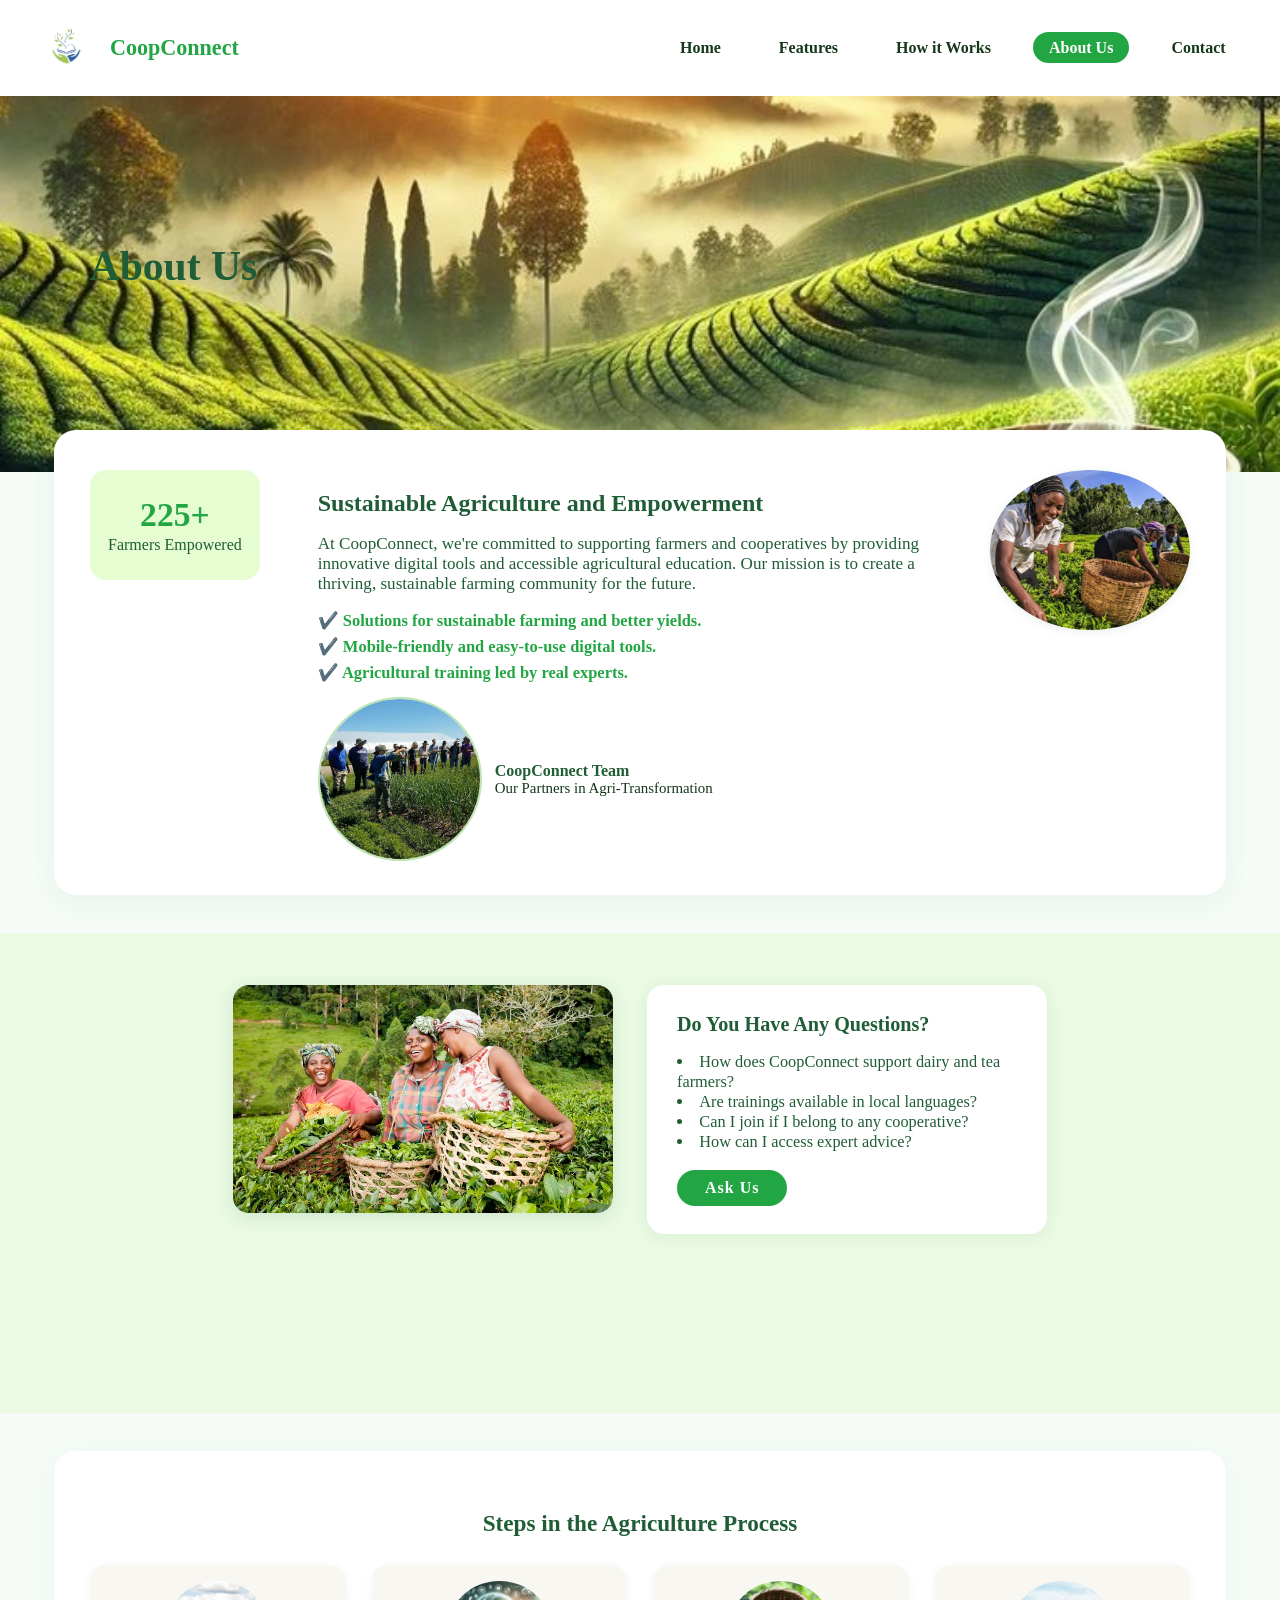
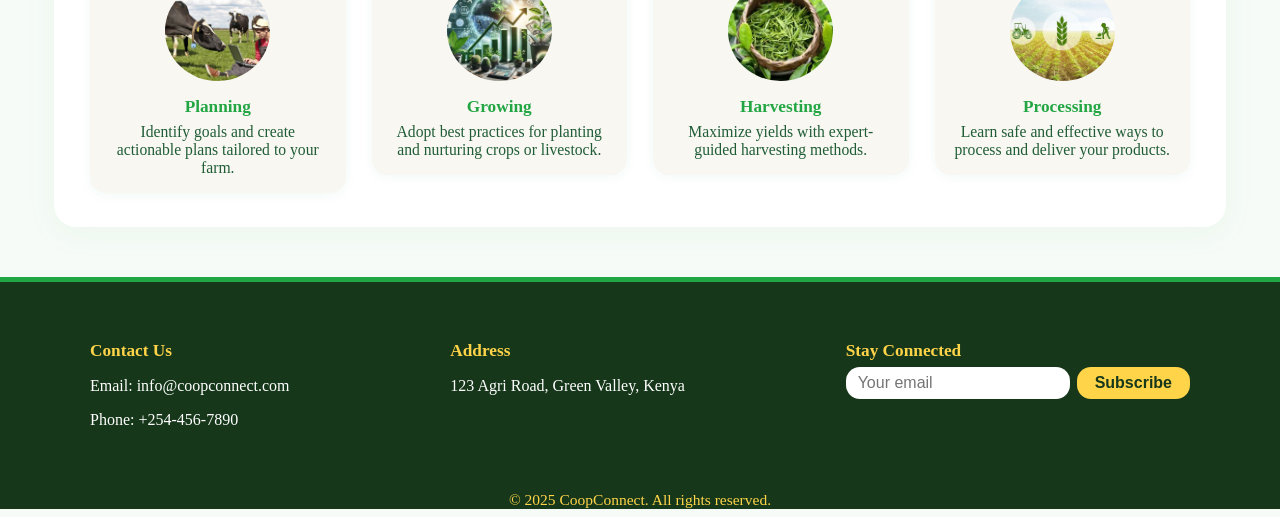
==== about-us.html @ 419e32fc "created how-it-works page and about-us page" ====
<!DOCTYPE html>
<html lang="en">
<head>
  <meta charset="UTF-8">
  <meta name="viewport" content="width=device-width,initial-scale=1.0">
  <title>CoopConnect | About Us</title>
  <link rel="stylesheet" href="about-us.css">
  <link rel="icon" href="logo.png">
</head>
<body>
  <header>
    <nav class="navbar">
      <div class="logo">
        <img src="images/Logo.png" alt="CoopConnect Logo">
        <span>CoopConnect</span>
      </div>
      <ul class="nav-links">
        <li><a href="index.html">Home</a></li>
        <li><a href="features.html">Features</a></li>
        <li><a href="how-it-works.html">How it Works</a></li>
        <li><a href="about.html" class="active">About Us</a></li>
        <li><a href="contact.html">Contact</a></li>
      </ul>
    </nav>
    <div class="about-hero">
      <h1>About Us</h1>
    </div>
  </header>

  
  <section class="about-mission">
    <div class="about-mission-content">
      <div class="about-mission-stats">
        <div class="stat-number">225+</div>
        <div class="stat-label">Farmers Empowered</div>
      </div>
      <div class="mission-main">
        <h2>Sustainable Agriculture and Empowerment</h2>
        <p>
          At CoopConnect, we're committed to supporting farmers and cooperatives by providing innovative digital tools and accessible agricultural education. Our mission is to create a thriving, sustainable farming community for the future.
        </p>
        <ul class="mission-list">
          <li>✔️ Solutions for sustainable farming and better yields.</li>
          <li>✔️ Mobile-friendly and easy-to-use digital tools.</li>
          <li>✔️ Agricultural training led by real experts.</li>
        </ul>
        <div class="mission-author">
          <img src="images/training.jpg" alt="Team member" class="author-img">
          <div>
            <div class="author-name">CoopConnect Team</div>
            <div class="author-role">Our Partners in Agri-Transformation</div>
          </div>
        </div>
      </div>
      <div class="about-mission-img">
        <img src="images/empower.jpg" alt="Sustainable farming lab">
      </div>
    </div>
  </section>

  
  <section class="about-faq">
    <div class="faq-img-wrap">
      <img src="images/happyfed.jpg" alt="Happy farmer with harvest">
    </div>
    <div class="faq-box">
      <h3>Do You Have Any Questions?</h3>
      <ul>
        <li>How does CoopConnect support dairy and tea farmers?</li>
        <li>Are trainings available in local languages?</li>
        <li>Can I join if I belong to any cooperative?</li>
        <li>How can I access expert advice?</li>
      </ul>
      <a class="faq-btn" href="contact.html">Ask Us</a>
    </div>
  </section>

  <section class="about-steps">
    <h2>Steps in the Agriculture Process</h2>
    <div class="steps-list">
      <div class="step">
        <img src="images/planninge.jpg" alt="Planning">
        <div class="step-title">Planning</div>
        <div class="step-desc">Identify goals and create actionable plans tailored to your farm.</div>
      </div>
      <div class="step">
        <img src="images/growf.jpg" alt="Growing">
        <div class="step-title">Growing</div>
        <div class="step-desc">Adopt best practices for planting and nurturing crops or livestock.</div>
      </div>
      <div class="step">
        <img src="images/harvest9.jpg" alt="Harvesting">
        <div class="step-title">Harvesting</div>
        <div class="step-desc">Maximize yields with expert-guided harvesting methods.</div>
      </div>
      <div class="step">
        <img src="images/proccessing32.jpg" alt="Processing">
        <div class="step-title">Processing</div>
        <div class="step-desc">Learn safe and effective ways to process and deliver your products.</div>
      </div>
    </div>
  </section>


  <footer>
    <div class="footer-main">
      <div class="footer-contact">
        <h4>Contact Us</h4>
        <p>Email: info@coopconnect.com</p>
        <p>Phone: +254-456-7890</p>
      </div>
      <div class="footer-address">
        <h4>Address</h4>
        <p>123 Agri Road, Green Valley, Kenya</p>
      </div>
      <div class="footer-subscribe">
        <h4>Stay Connected</h4>
        <form>
          <input type="email" placeholder="Your email">
          <button type="submit">Subscribe</button>
        </form>
      </div>
    </div>
    <div class="footer-bottom">
      &copy; 2025 CoopConnect. All rights reserved.
    </div>
  </footer>
</body>
</html>
---- about-us.css ----
body {
    font-family: poppins;
    margin: 0;
    background: #f6fbf7;
    color: #16371a;
  }
  
  .navbar {
    background: #fff;
    padding: 18px 3vw;
    display: flex;
    align-items: center;
    justify-content: space-between;
    box-shadow: 0 2px 8px rgba(32,93,54,0.09);
  }
  
  .logo {
    display: flex;
    align-items: center;
    gap: 8px;
    font-size: 1.38rem;
    font-weight: 700;
    color: #22a643;
  }
  .logo img {
    height: 60px;
    margin-right: 8px;
  }
  
  .nav-links {
    display: flex;
    gap: 26px;
    list-style: none;
    margin: 0;
    padding: 0;
  }
  .nav-links a {
    color: #16371a;
    text-decoration: none;
    font-weight: 600;
    padding: 7px 16px;
    border-radius: 20px;
    transition: background 0.2s, color 0.2s;
  }
  .nav-links a.active,
  .nav-links a:hover {
    background: #22a643;
    color: #fff;
  }
  
  .about-hero {
    background: linear-gradient(120deg, #eafae3 60%, #bde5b1 100%);
    background-image: url('images/tea.jpg');
    background-size: cover;
    background-position: center;
    padding: 48px 0 28px 0;
    text-align: left;
    padding-left: 7vw;
    height: 300px;
  }
  .about-hero h1 {
    font-size: 2.6rem;
    color: #205d36;
    font-weight: 900;
    margin: 0;
    text-shadow: 0 1px 8px rgba(32,93,54,0.08);
    margin-top: 98px;
  }
  
  .about-mission {
    background: #fff;
    border-radius: 22px;
    margin: -42px auto 0 auto;
    max-width: 1100px;
    box-shadow: 0 6px 32px rgba(63,164,80,0.09);
    padding: 40px 36px 34px 36px;
    position: relative;
    
    z-index: 10;
    img{
        height: 160px;
        width: 160px;
    }
  }
  .about-mission-content {
    display: flex;
    align-items: flex-start;
    gap: 40px;
  }
  .about-mission-stats {
    background: #e6fdd2;
    border-radius: 16px;
    padding: 26px 18px;
    text-align: center;
    min-width: 110px;
    margin-right: 18px;
  }
  .stat-number {
    font-size: 2.1rem;
    color: #22a643;
    font-weight: bold;
  }
  .stat-label {
    font-size: 1rem;
    color: #205d36;
    margin-top: 2px;
  }
  .mission-main {
    flex: 1;
  }
  .mission-main h2 {
    color: #205d36;
    font-size: 1.5rem;
    font-weight: 900;
    margin-bottom: 12px;
  }
  .mission-main p {
    font-size: 1.07rem;
    color: #205d36;
  }
  .mission-list {
    margin: 14px 0 14px 0;
    padding-left: 0;
    list-style: none;
  }
  .mission-list li {
    font-size: 1.03rem;
    color: #22a643;
    margin-bottom: 6px;
    font-weight: 600;
  }
  .mission-author {
    display: flex;
    align-items: center;
    gap: 13px;
    margin-top: 13px;
  }
  .author-img {
    width: 46px;
    height: 46px;
    border-radius: 50%;
    object-fit: cover;
    border: 2px solid #bde5b1;
    background: #eafae3;
  }
  .author-name {
    font-weight: 700;
    color: #205d36;
  }
  .author-role {
    font-size: 0.93rem;
    color: #16371a;
  }
  .about-mission-img {
    min-width: 150px;
    max-width: 200px;
  }
  .about-mission-img img {
    width: 100%;
    border-radius: 50%;
    object-fit: cover;
    box-shadow: 0 2px 10px rgba(32,93,54,0.09);
  }
  
  .about-faq {
    display: flex;
    align-items: flex-start;
    justify-content: center;
    gap: 34px;
    background: #eafae3;
    padding: 52px 0 38px 0;
    margin-top: 38px;
  }
  .faq-img-wrap {
    min-width: 280px;
    max-width: 380px;
    height: 390px;
  }
  .faq-img-wrap img {
    width: 100%;
    border-radius: 16px;
    object-fit: cover;
    box-shadow: 0 4px 18px rgba(32,93,54,0.13);
  }
  .faq-box {
    background: #fff;
    border-radius: 17px;
    box-shadow: 0 2px 16px rgba(32,93,54,0.08);
    padding: 28px 30px;
    max-width: 340px;
  }
  .faq-box h3 {
    margin-top: 0;
    margin-bottom: 14px;
    color: #205d36;
    font-weight: 900;
    font-size: 1.26rem;
  }
  .faq-box ul {
    list-style: disc inside;
    margin-bottom: 18px;
    color: #205d36;
    font-size: 1.02rem;
    padding-left: 0;
  }
  .faq-btn {
    background: #22a643;
    color: #fff;
    text-decoration: none;
    padding: 9px 28px;
    border-radius: 22px;
    font-weight: bold;
    font-size: 1rem;
    letter-spacing: 1px;
    
    display: inline-block;
  }
  .faq-btn:hover {
    background: #205d36;
  }
  
  .about-steps {
    background: #fff;
    border-radius: 22px;
    margin: 38px auto 0 auto;
    max-width: 1100px;
    box-shadow: 0 6px 32px rgba(63,164,80,0.06);
    padding: 40px 36px 34px 36px;
    position: relative;
    z-index: 10;
  }
  .about-steps h2 {
    text-align: center;
    color: #205d36;
    font-size: 1.45rem;
    font-weight: 900;
    margin-bottom: 28px;
  }
  .steps-list {
    display: flex;
    align-items: flex-start;
    justify-content: center;
    gap: 26px;
    flex-wrap: wrap;
  }
  .step {
    background: #f8f7f2;
    border-radius: 16px;
    box-shadow: 0 2px 12px rgba(0,152,95,0.06);
    padding: 16px 18px;
    text-align: center;
    min-width: 170px;
    max-width: 220px;
    flex: 1 1 180px;
  }
  .step img {
    width: 100%;
    max-width: 105px;
    height: 100px;
    border-radius: 50%;
    object-fit: cover;
    margin-bottom: 12px;
  }
  .step-title {
    font-weight: 900;
    color: #22a643;
    font-size: 1.08rem;
    margin-bottom: 6px;
  }
  .step-desc {
    font-size: 0.98rem;
    color: #205d36;
  }
  
  footer {
    background: #16371a;
    color: #fff;
    padding: 36px 0 0 0;
    margin-top: 50px;
    font-size: 1rem;
    border-top: 5px solid #22a643;
  }
  .footer-main {
    max-width: 1100px;
    margin: 0 auto;
    padding: 0 16px 16px 16px;
    display: flex;
    flex-wrap: wrap;
    gap: 50px;
    justify-content: space-between;
  }
  .footer-main h4 {
    margin-bottom: 6px;
    color: #ffd449;
    font-size: 1.08rem;
  }
  .footer-contact,
  .footer-address,
  .footer-subscribe {
    min-width: 180px;
    margin-bottom: 18px;
  }
  .footer-subscribe form {
    display: flex;
    gap: 7px;
  }
  .footer-subscribe input[type="email"] {
    padding: 7px 12px;
    border-radius: 14px;
    border: none;
    font-size: 1rem;
  }
  .footer-subscribe button {
    background: #ffd449;
    color: #16371a;
    border: none;
    font-weight: 700;
    padding: 7px 18px;
    border-radius: 14px;
    font-size: 1rem;
    cursor: pointer;
    
  }
  .footer-subscribe button:hover {
    background: #22a643;
    color: #fff;
  }
  .footer-bottom {
    text-align: center;
    font-size: 0.97rem;
    color: #ffd449;
    margin-bottom: 8px;
    margin-top: 4px;
    background: transparent;
    padding: 8px 0 0 0;
  }
  
  @media (max-width: 900px) {
    .about-mission-content, .about-faq, .steps-list, .footer-main {
      flex-direction: column;
      align-items: center;
      gap: 18px;
    }
    .about-hero {
      padding-left: 3vw;
    }
    .about-mission-img, .about-mission-stats, .faq-img-wrap {
      margin: 0 auto;
    }
    .about-mission, .about-steps {
      padding: 22px 7vw 22px 7vw;
    }
  }
  
  @media (max-width: 600px) {
    .navbar {
      padding: 12px 4vw;
      flex-direction: column;
      gap: 7px;
    }
    .about-hero {
      padding: 28px 0 12px 4vw;
    }
    .about-hero h1 {
      font-size: 1.5rem;
    }
    .about-mission, .about-steps {
      padding: 1.1rem 0.5rem 1.1rem 0.5rem;
      border-radius: 10px;
    }
    .about-faq {
      padding: 15px 0 15px 0;
    }
    .footer-main {
      gap: 22px;
      padding: 0 4px 12px 4px;
    }
  }
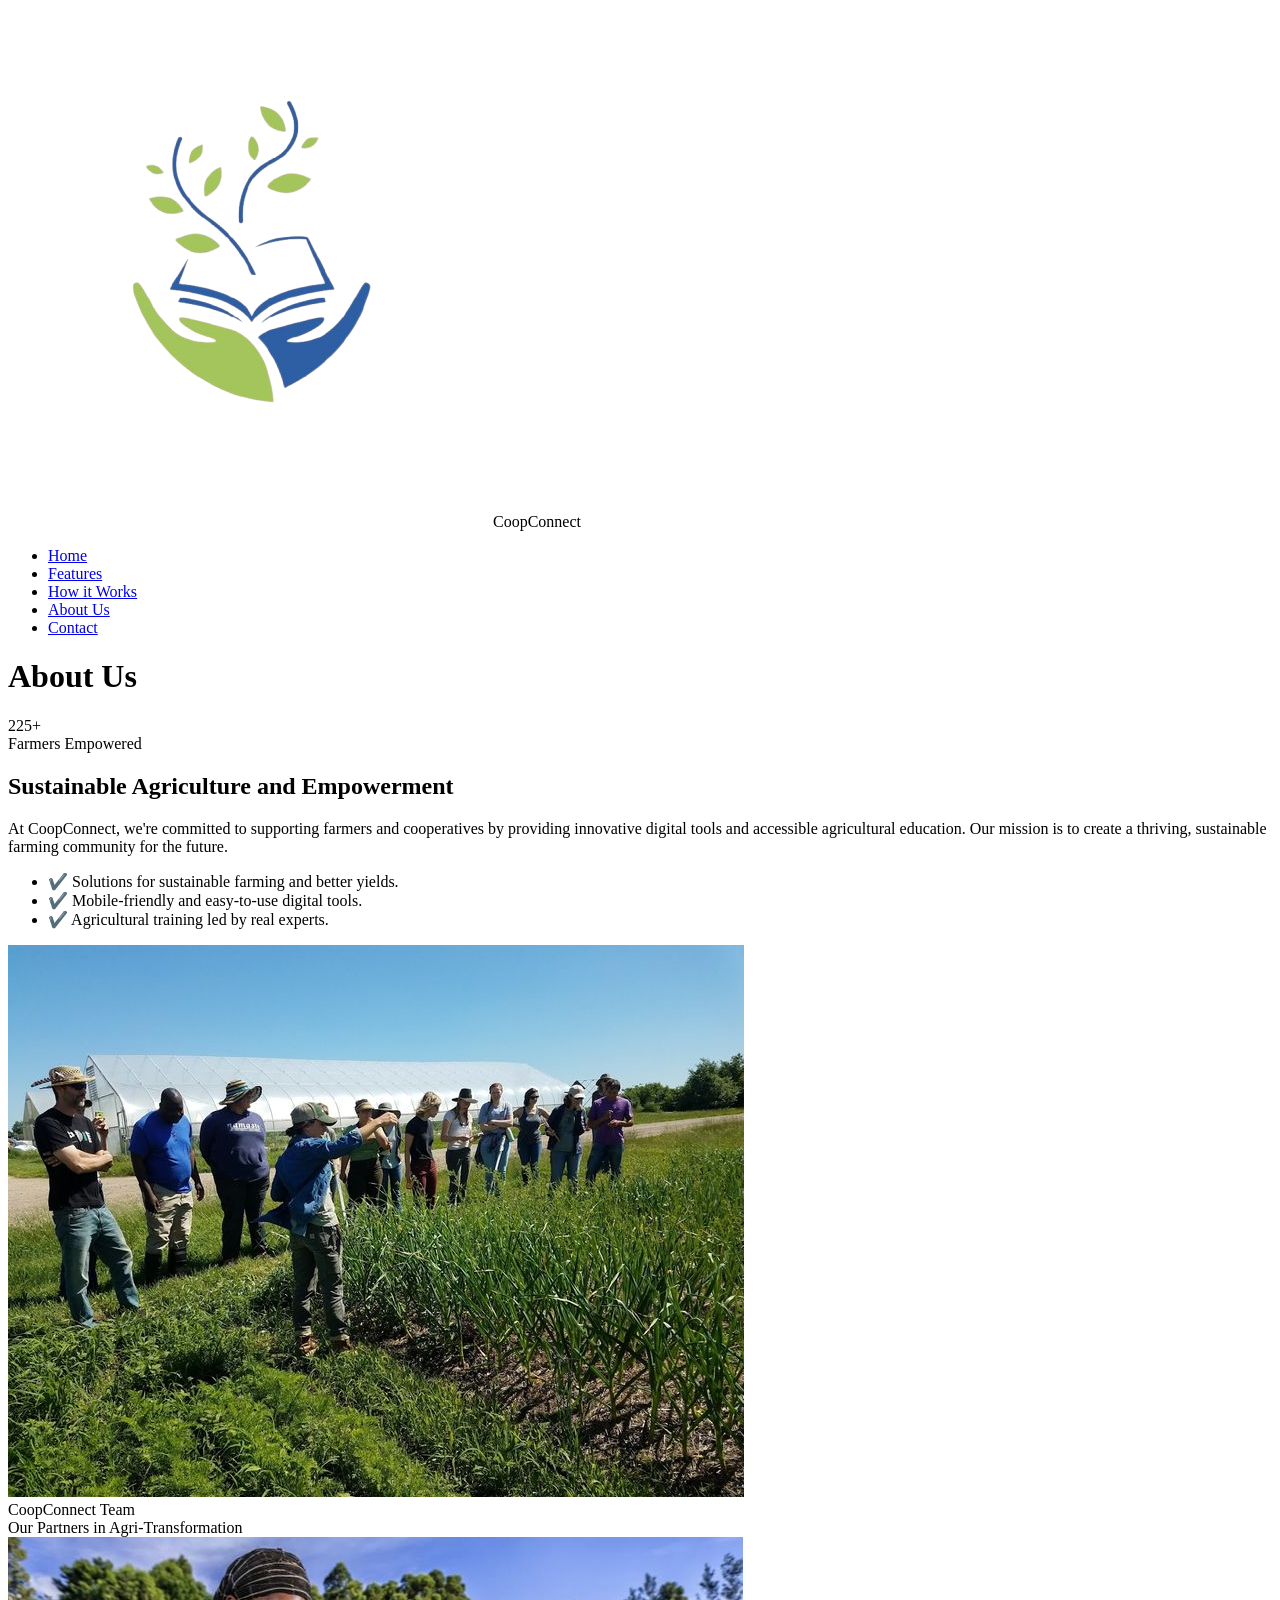
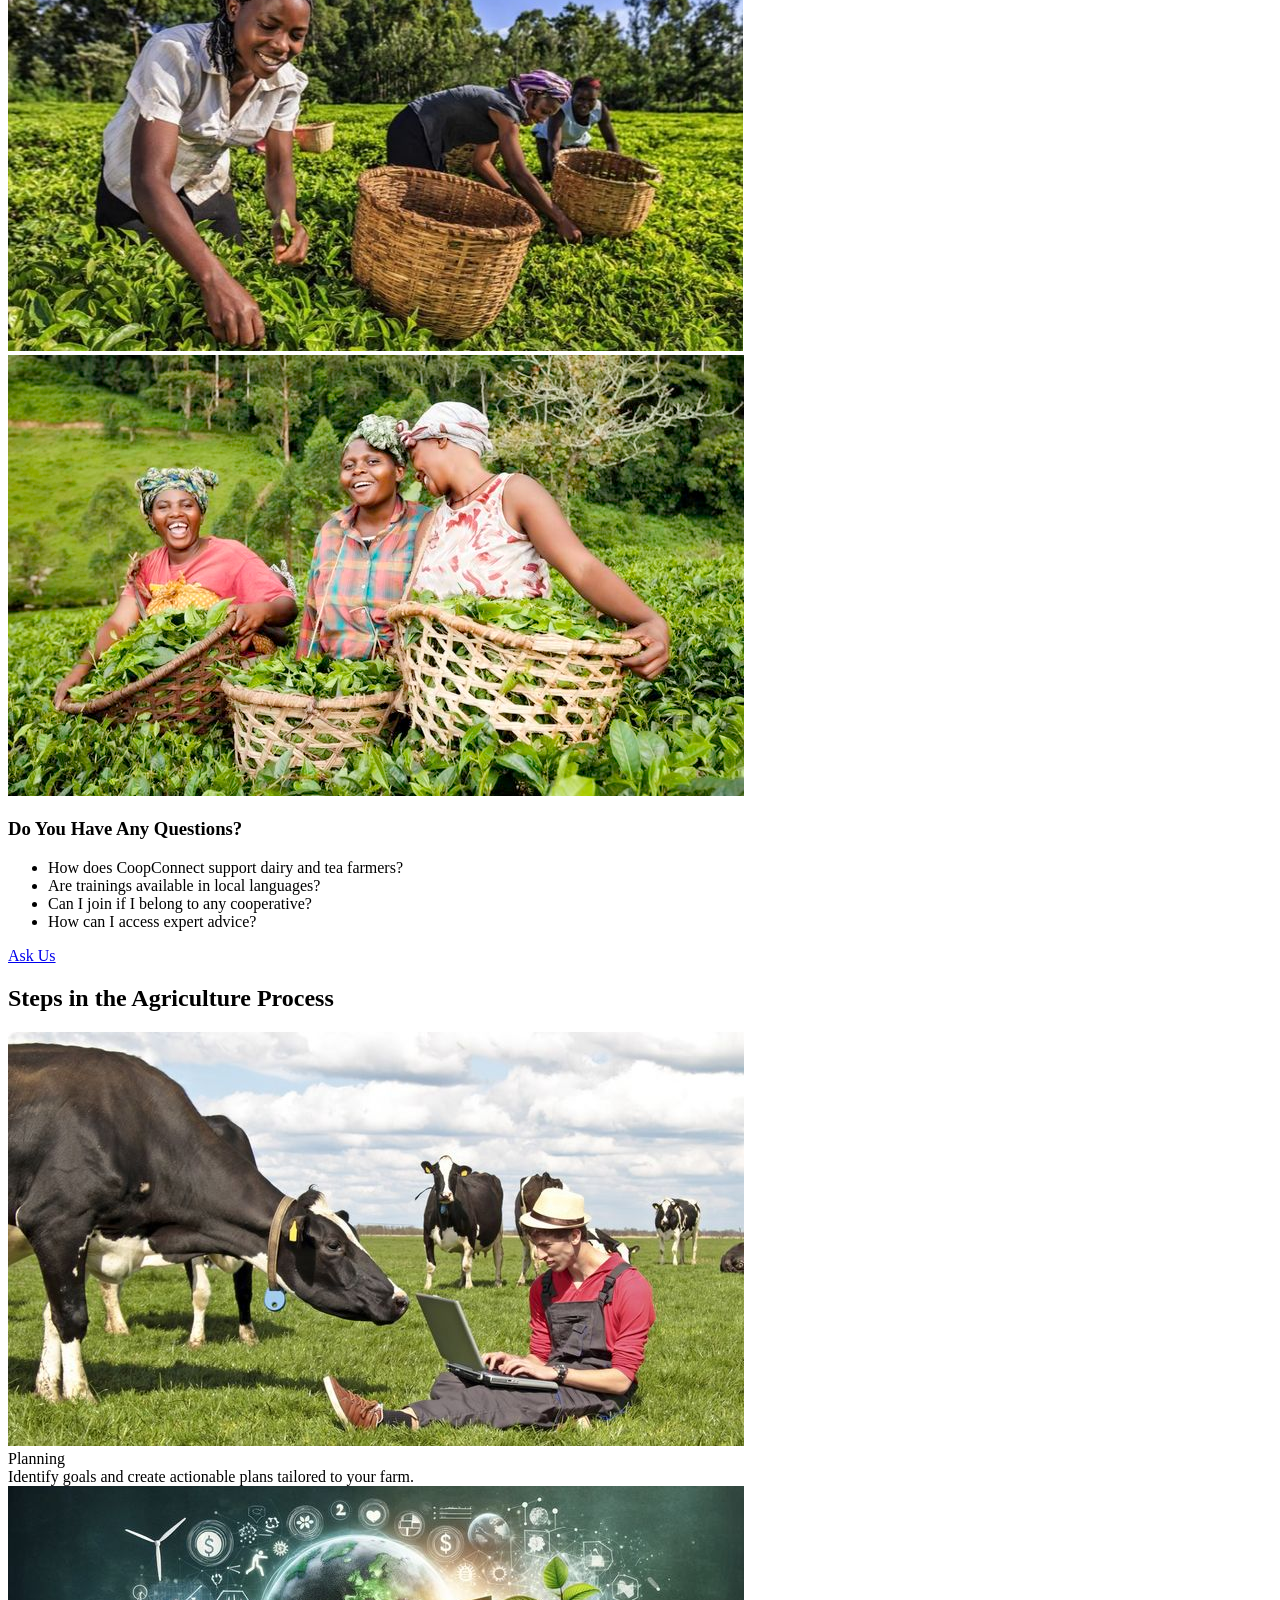
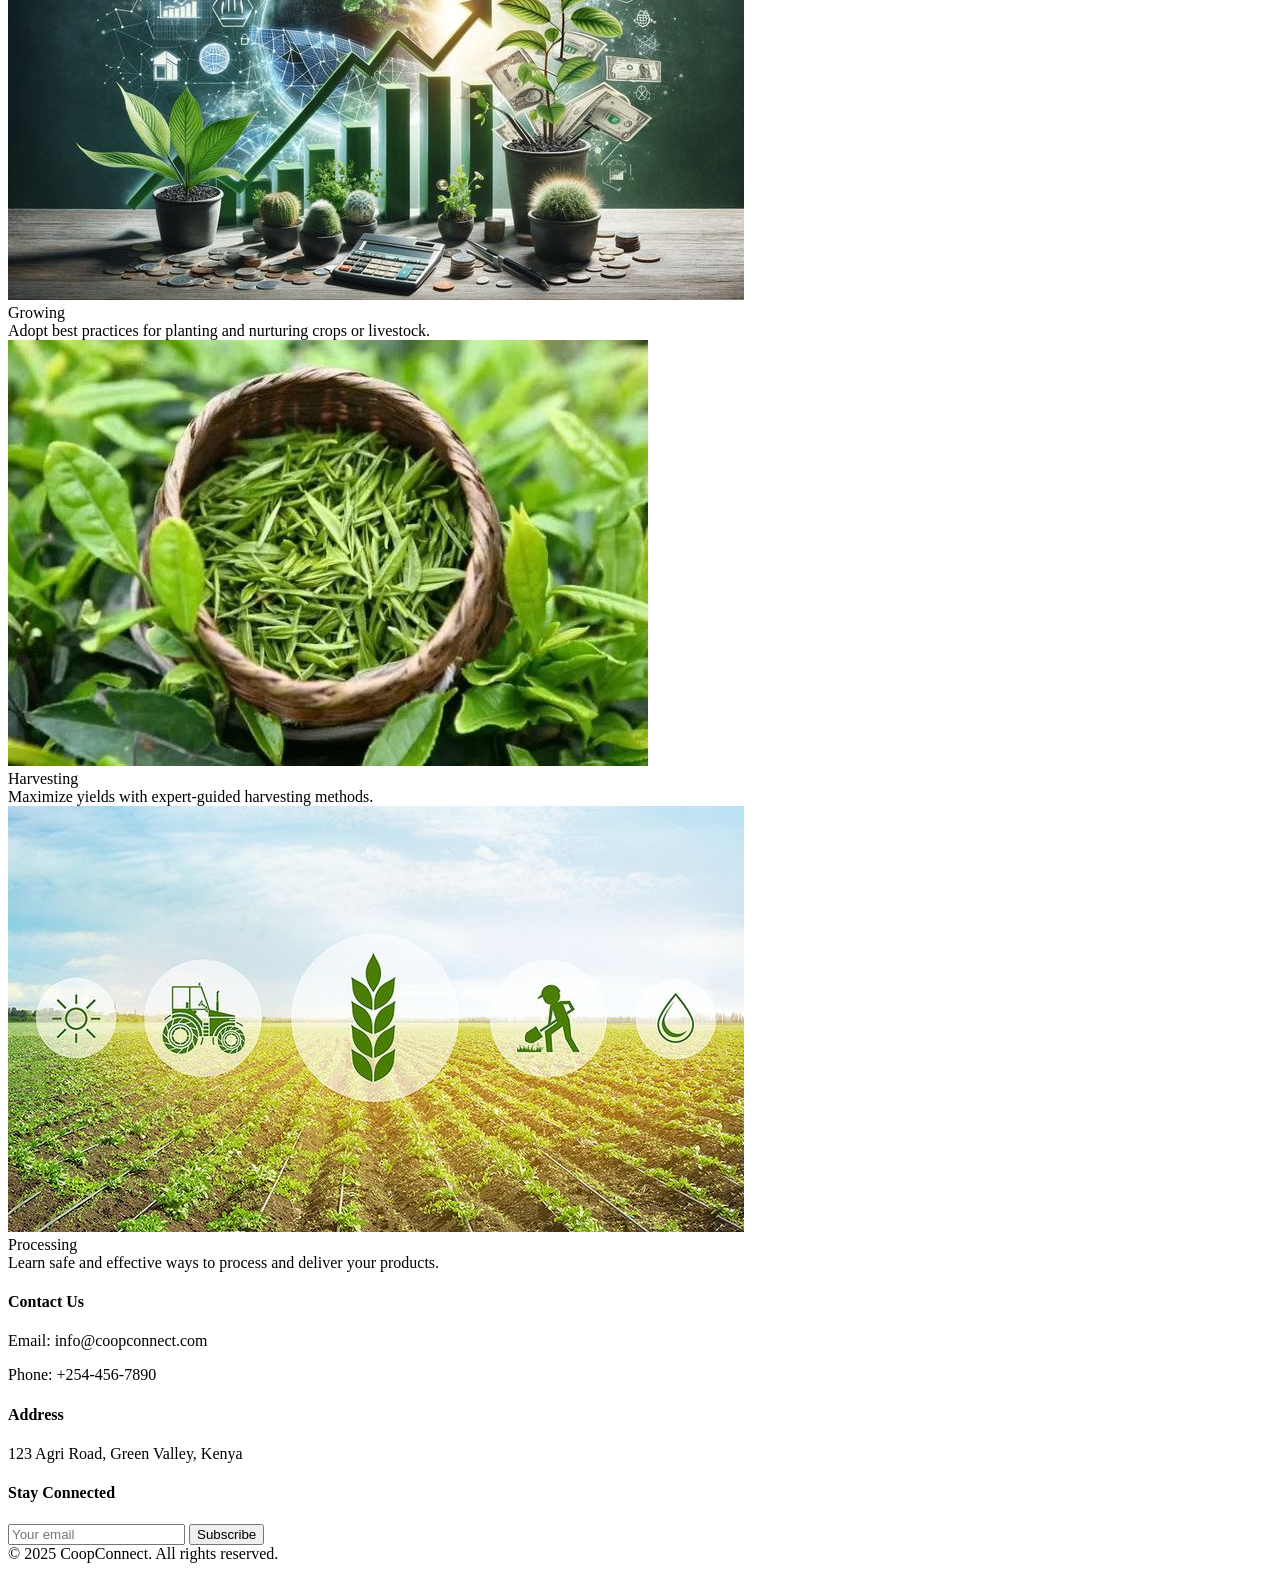
==== commit a39c3dcf: "Update about-us.html" ====
--- a/about-us.html
+++ b/about-us.html
@@ -4,7 +4,7 @@
   <meta charset="UTF-8">
   <meta name="viewport" content="width=device-width,initial-scale=1.0">
   <title>CoopConnect | About Us</title>
-  <link rel="stylesheet" href="about-us.css">
+  <link rel="stylesheet" href="about.css">
   <link rel="icon" href="logo.png">
 </head>
 <body>
@@ -126,4 +126,4 @@
     </div>
   </footer>
 </body>
-</html>+</html>
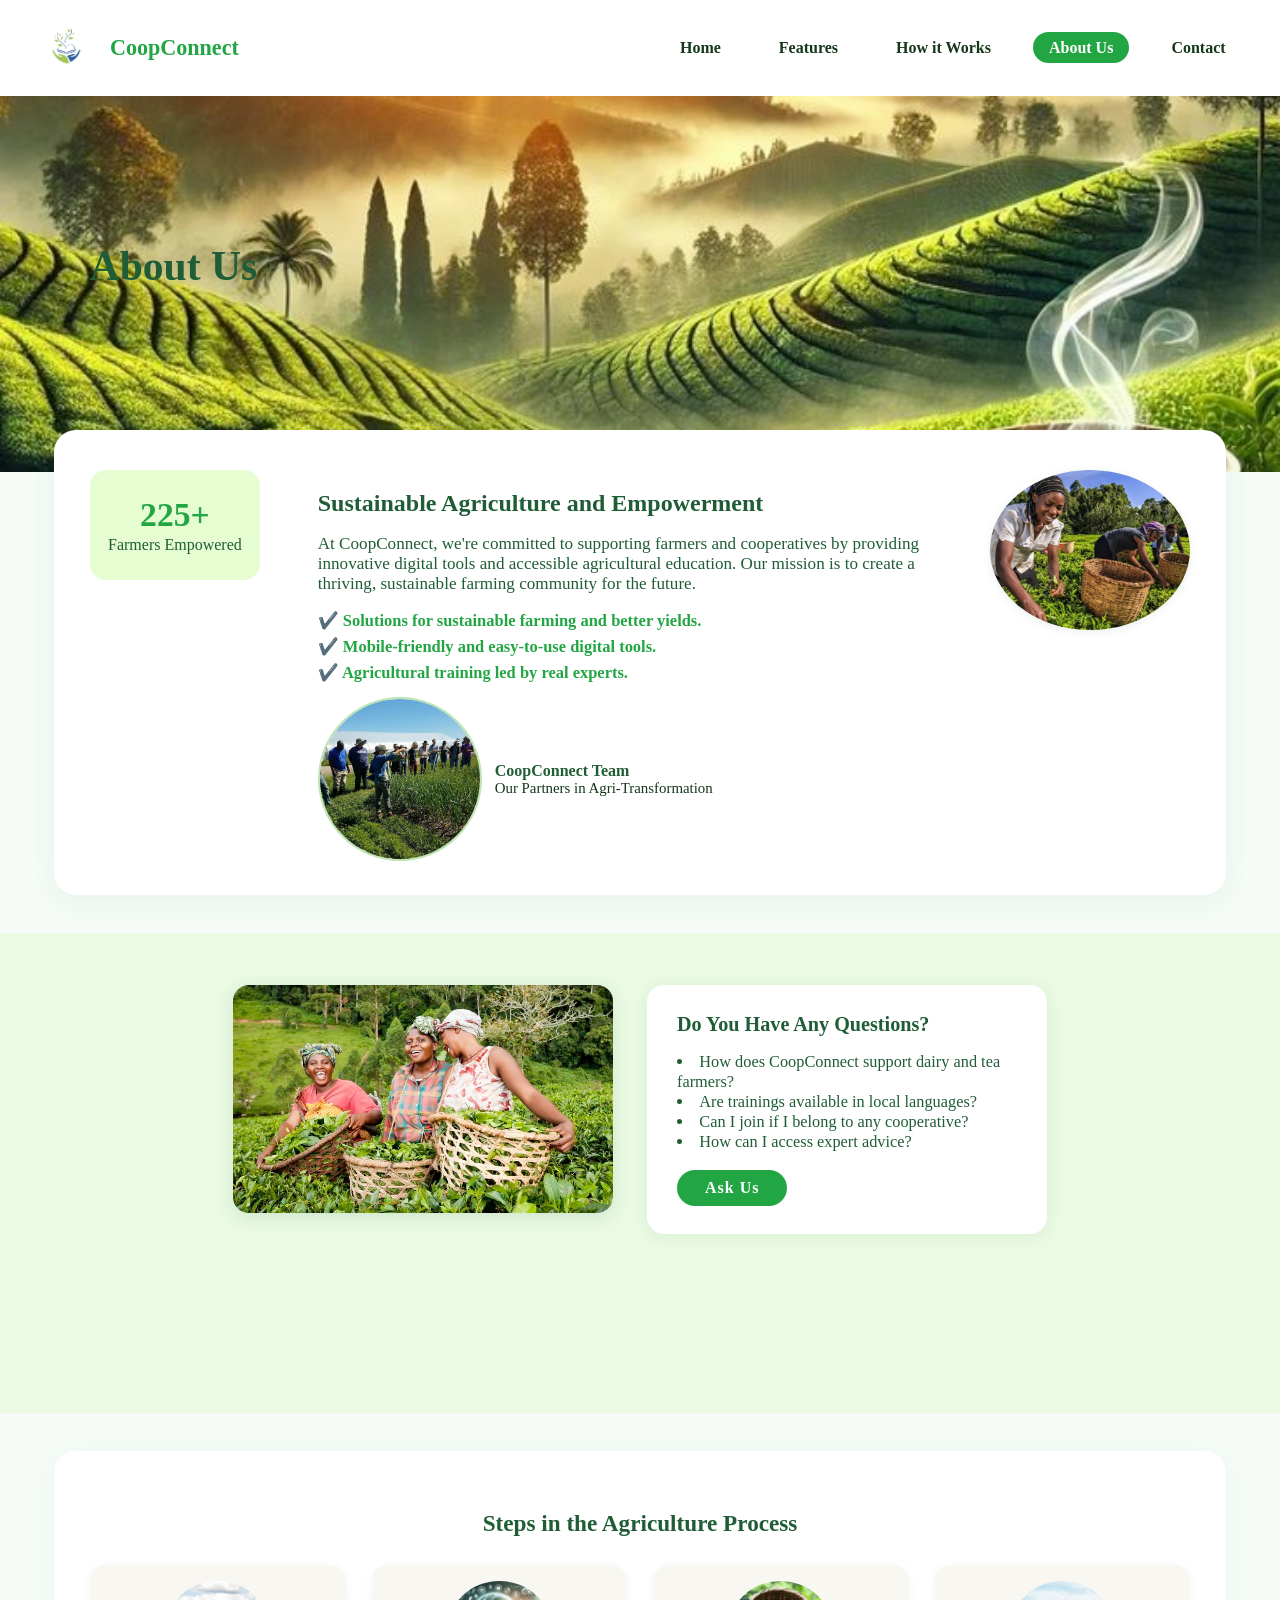
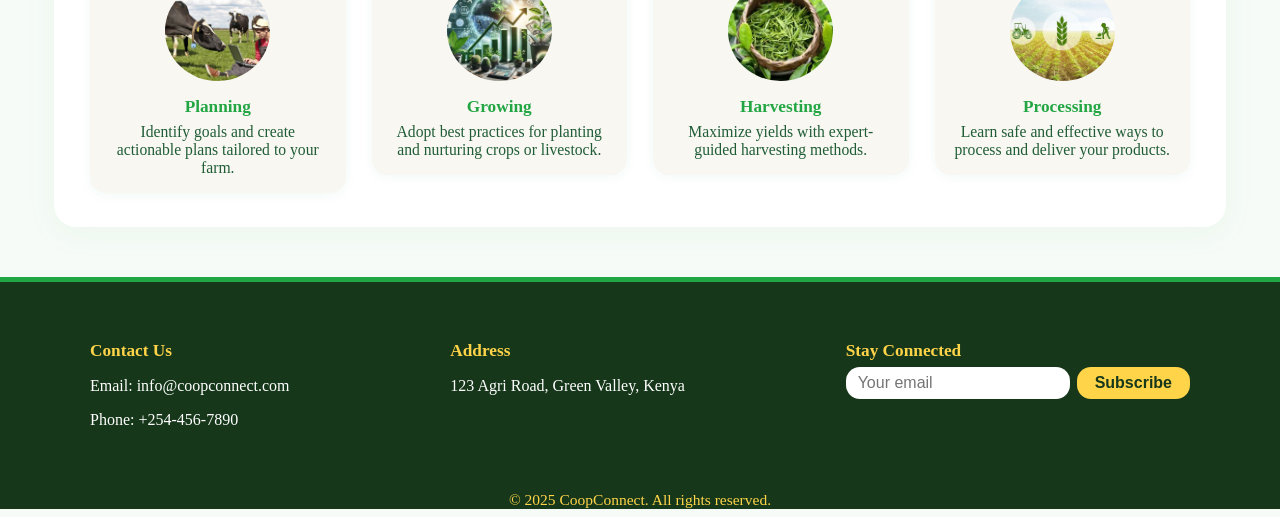
==== commit 592213b3: "Update about-us.html" ====
--- a/about-us.html
+++ b/about-us.html
@@ -4,7 +4,7 @@
   <meta charset="UTF-8">
   <meta name="viewport" content="width=device-width,initial-scale=1.0">
   <title>CoopConnect | About Us</title>
-  <link rel="stylesheet" href="about.css">
+  <link rel="stylesheet" href="about-us.css">
   <link rel="icon" href="logo.png">
 </head>
 <body>
--- a/about-us.css
+++ b/about-us.css
@@ -0,0 +1,378 @@
+body {
+    font-family: poppins;
+    margin: 0;
+    background: #f6fbf7;
+    color: #16371a;
+  }
+  
+  .navbar {
+    background: #fff;
+    padding: 18px 3vw;
+    display: flex;
+    align-items: center;
+    justify-content: space-between;
+    box-shadow: 0 2px 8px rgba(32,93,54,0.09);
+  }
+  
+  .logo {
+    display: flex;
+    align-items: center;
+    gap: 8px;
+    font-size: 1.38rem;
+    font-weight: 700;
+    color: #22a643;
+  }
+  .logo img {
+    height: 60px;
+    margin-right: 8px;
+  }
+  
+  .nav-links {
+    display: flex;
+    gap: 26px;
+    list-style: none;
+    margin: 0;
+    padding: 0;
+  }
+  .nav-links a {
+    color: #16371a;
+    text-decoration: none;
+    font-weight: 600;
+    padding: 7px 16px;
+    border-radius: 20px;
+    transition: background 0.2s, color 0.2s;
+  }
+  .nav-links a.active,
+  .nav-links a:hover {
+    background: #22a643;
+    color: #fff;
+  }
+  
+  .about-hero {
+    background: linear-gradient(120deg, #eafae3 60%, #bde5b1 100%);
+    background-image: url('images/tea.jpg');
+    background-size: cover;
+    background-position: center;
+    padding: 48px 0 28px 0;
+    text-align: left;
+    padding-left: 7vw;
+    height: 300px;
+  }
+  .about-hero h1 {
+    font-size: 2.6rem;
+    color: #205d36;
+    font-weight: 900;
+    margin: 0;
+    text-shadow: 0 1px 8px rgba(32,93,54,0.08);
+    margin-top: 98px;
+  }
+  
+  .about-mission {
+    background: #fff;
+    border-radius: 22px;
+    margin: -42px auto 0 auto;
+    max-width: 1100px;
+    box-shadow: 0 6px 32px rgba(63,164,80,0.09);
+    padding: 40px 36px 34px 36px;
+    position: relative;
+    
+    z-index: 10;
+    img{
+        height: 160px;
+        width: 160px;
+    }
+  }
+  .about-mission-content {
+    display: flex;
+    align-items: flex-start;
+    gap: 40px;
+  }
+  .about-mission-stats {
+    background: #e6fdd2;
+    border-radius: 16px;
+    padding: 26px 18px;
+    text-align: center;
+    min-width: 110px;
+    margin-right: 18px;
+  }
+  .stat-number {
+    font-size: 2.1rem;
+    color: #22a643;
+    font-weight: bold;
+  }
+  .stat-label {
+    font-size: 1rem;
+    color: #205d36;
+    margin-top: 2px;
+  }
+  .mission-main {
+    flex: 1;
+  }
+  .mission-main h2 {
+    color: #205d36;
+    font-size: 1.5rem;
+    font-weight: 900;
+    margin-bottom: 12px;
+  }
+  .mission-main p {
+    font-size: 1.07rem;
+    color: #205d36;
+  }
+  .mission-list {
+    margin: 14px 0 14px 0;
+    padding-left: 0;
+    list-style: none;
+  }
+  .mission-list li {
+    font-size: 1.03rem;
+    color: #22a643;
+    margin-bottom: 6px;
+    font-weight: 600;
+  }
+  .mission-author {
+    display: flex;
+    align-items: center;
+    gap: 13px;
+    margin-top: 13px;
+  }
+  .author-img {
+    width: 46px;
+    height: 46px;
+    border-radius: 50%;
+    object-fit: cover;
+    border: 2px solid #bde5b1;
+    background: #eafae3;
+  }
+  .author-name {
+    font-weight: 700;
+    color: #205d36;
+  }
+  .author-role {
+    font-size: 0.93rem;
+    color: #16371a;
+  }
+  .about-mission-img {
+    min-width: 150px;
+    max-width: 200px;
+  }
+  .about-mission-img img {
+    width: 100%;
+    border-radius: 50%;
+    object-fit: cover;
+    box-shadow: 0 2px 10px rgba(32,93,54,0.09);
+  }
+  
+  .about-faq {
+    display: flex;
+    align-items: flex-start;
+    justify-content: center;
+    gap: 34px;
+    background: #eafae3;
+    padding: 52px 0 38px 0;
+    margin-top: 38px;
+  }
+  .faq-img-wrap {
+    min-width: 280px;
+    max-width: 380px;
+    height: 390px;
+  }
+  .faq-img-wrap img {
+    width: 100%;
+    border-radius: 16px;
+    object-fit: cover;
+    box-shadow: 0 4px 18px rgba(32,93,54,0.13);
+  }
+  .faq-box {
+    background: #fff;
+    border-radius: 17px;
+    box-shadow: 0 2px 16px rgba(32,93,54,0.08);
+    padding: 28px 30px;
+    max-width: 340px;
+  }
+  .faq-box h3 {
+    margin-top: 0;
+    margin-bottom: 14px;
+    color: #205d36;
+    font-weight: 900;
+    font-size: 1.26rem;
+  }
+  .faq-box ul {
+    list-style: disc inside;
+    margin-bottom: 18px;
+    color: #205d36;
+    font-size: 1.02rem;
+    padding-left: 0;
+  }
+  .faq-btn {
+    background: #22a643;
+    color: #fff;
+    text-decoration: none;
+    padding: 9px 28px;
+    border-radius: 22px;
+    font-weight: bold;
+    font-size: 1rem;
+    letter-spacing: 1px;
+    
+    display: inline-block;
+  }
+  .faq-btn:hover {
+    background: #205d36;
+  }
+  
+  .about-steps {
+    background: #fff;
+    border-radius: 22px;
+    margin: 38px auto 0 auto;
+    max-width: 1100px;
+    box-shadow: 0 6px 32px rgba(63,164,80,0.06);
+    padding: 40px 36px 34px 36px;
+    position: relative;
+    z-index: 10;
+  }
+  .about-steps h2 {
+    text-align: center;
+    color: #205d36;
+    font-size: 1.45rem;
+    font-weight: 900;
+    margin-bottom: 28px;
+  }
+  .steps-list {
+    display: flex;
+    align-items: flex-start;
+    justify-content: center;
+    gap: 26px;
+    flex-wrap: wrap;
+  }
+  .step {
+    background: #f8f7f2;
+    border-radius: 16px;
+    box-shadow: 0 2px 12px rgba(0,152,95,0.06);
+    padding: 16px 18px;
+    text-align: center;
+    min-width: 170px;
+    max-width: 220px;
+    flex: 1 1 180px;
+  }
+  .step img {
+    width: 100%;
+    max-width: 105px;
+    height: 100px;
+    border-radius: 50%;
+    object-fit: cover;
+    margin-bottom: 12px;
+  }
+  .step-title {
+    font-weight: 900;
+    color: #22a643;
+    font-size: 1.08rem;
+    margin-bottom: 6px;
+  }
+  .step-desc {
+    font-size: 0.98rem;
+    color: #205d36;
+  }
+  
+  footer {
+    background: #16371a;
+    color: #fff;
+    padding: 36px 0 0 0;
+    margin-top: 50px;
+    font-size: 1rem;
+    border-top: 5px solid #22a643;
+  }
+  .footer-main {
+    max-width: 1100px;
+    margin: 0 auto;
+    padding: 0 16px 16px 16px;
+    display: flex;
+    flex-wrap: wrap;
+    gap: 50px;
+    justify-content: space-between;
+  }
+  .footer-main h4 {
+    margin-bottom: 6px;
+    color: #ffd449;
+    font-size: 1.08rem;
+  }
+  .footer-contact,
+  .footer-address,
+  .footer-subscribe {
+    min-width: 180px;
+    margin-bottom: 18px;
+  }
+  .footer-subscribe form {
+    display: flex;
+    gap: 7px;
+  }
+  .footer-subscribe input[type="email"] {
+    padding: 7px 12px;
+    border-radius: 14px;
+    border: none;
+    font-size: 1rem;
+  }
+  .footer-subscribe button {
+    background: #ffd449;
+    color: #16371a;
+    border: none;
+    font-weight: 700;
+    padding: 7px 18px;
+    border-radius: 14px;
+    font-size: 1rem;
+    cursor: pointer;
+    
+  }
+  .footer-subscribe button:hover {
+    background: #22a643;
+    color: #fff;
+  }
+  .footer-bottom {
+    text-align: center;
+    font-size: 0.97rem;
+    color: #ffd449;
+    margin-bottom: 8px;
+    margin-top: 4px;
+    background: transparent;
+    padding: 8px 0 0 0;
+  }
+  
+  @media (max-width: 900px) {
+    .about-mission-content, .about-faq, .steps-list, .footer-main {
+      flex-direction: column;
+      align-items: center;
+      gap: 18px;
+    }
+    .about-hero {
+      padding-left: 3vw;
+    }
+    .about-mission-img, .about-mission-stats, .faq-img-wrap {
+      margin: 0 auto;
+    }
+    .about-mission, .about-steps {
+      padding: 22px 7vw 22px 7vw;
+    }
+  }
+  
+  @media (max-width: 600px) {
+    .navbar {
+      padding: 12px 4vw;
+      flex-direction: column;
+      gap: 7px;
+    }
+    .about-hero {
+      padding: 28px 0 12px 4vw;
+    }
+    .about-hero h1 {
+      font-size: 1.5rem;
+    }
+    .about-mission, .about-steps {
+      padding: 1.1rem 0.5rem 1.1rem 0.5rem;
+      border-radius: 10px;
+    }
+    .about-faq {
+      padding: 15px 0 15px 0;
+    }
+    .footer-main {
+      gap: 22px;
+      padding: 0 4px 12px 4px;
+    }
+  }
